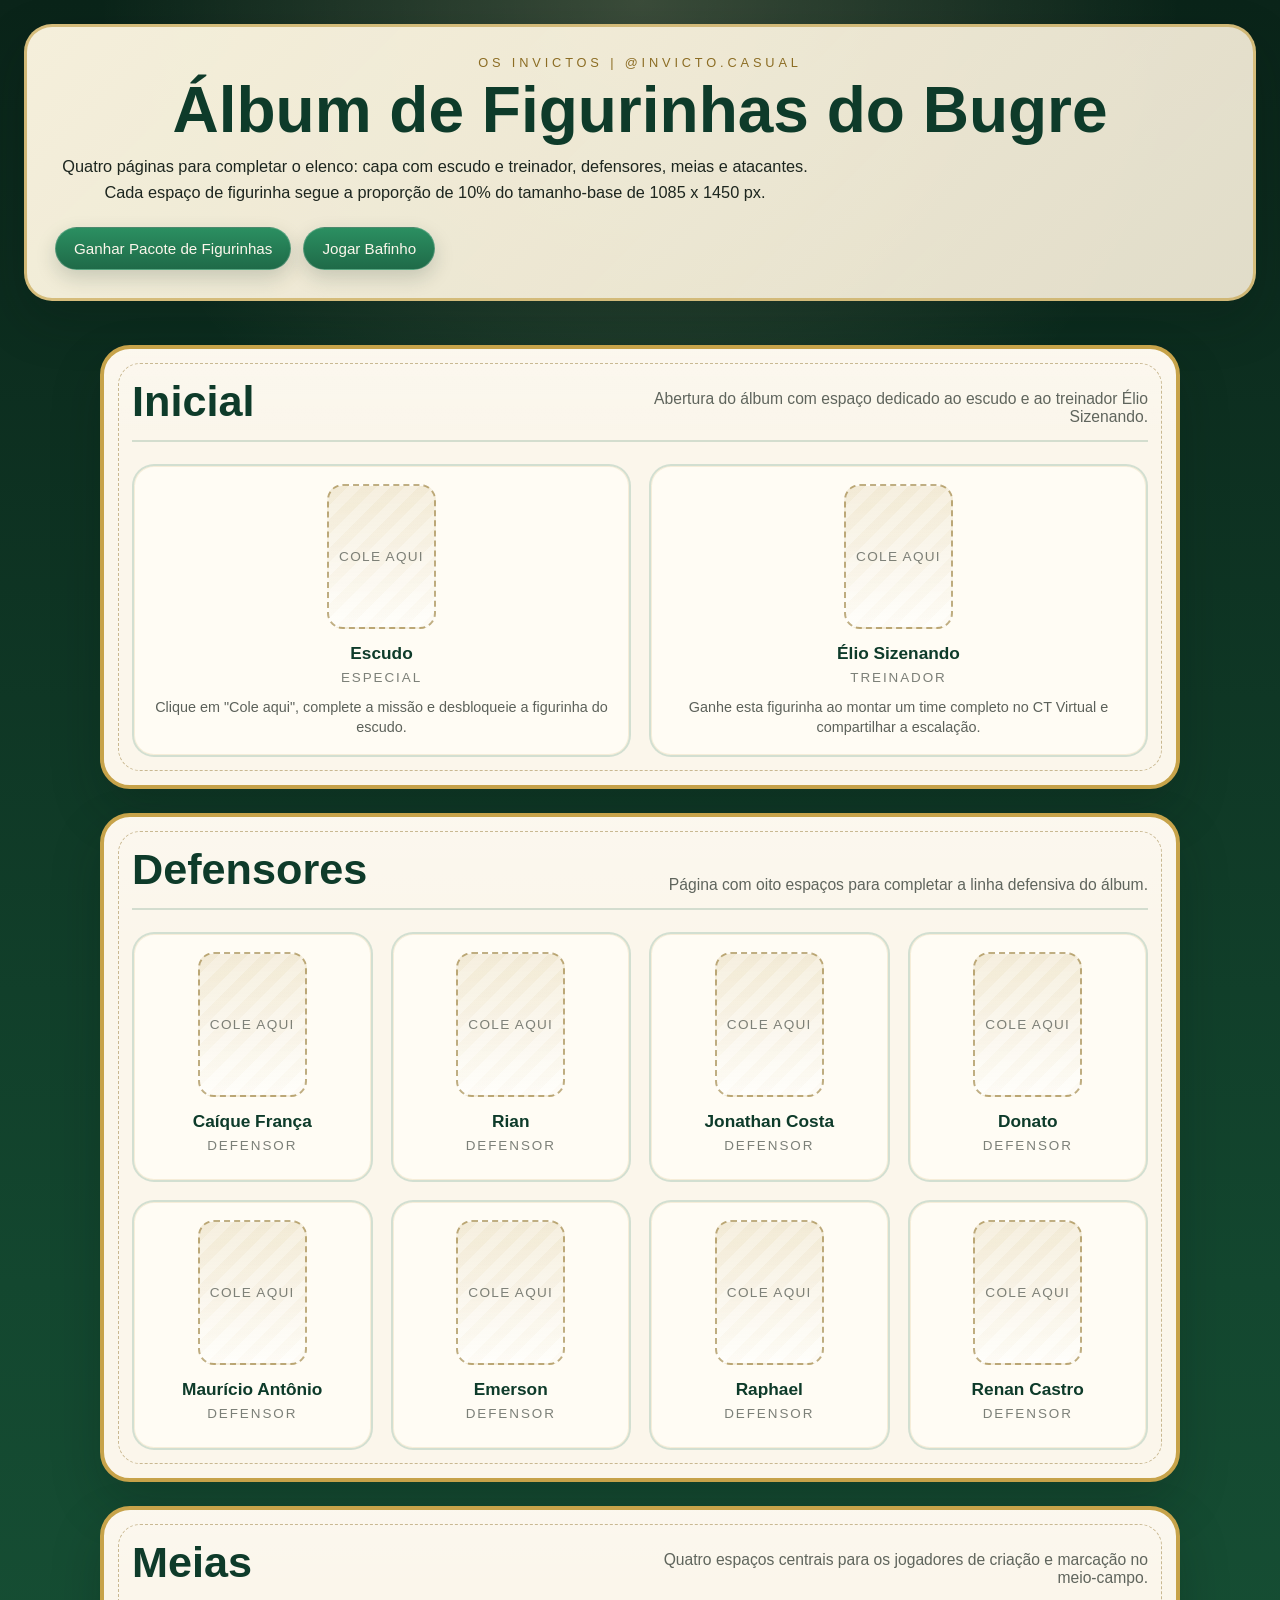
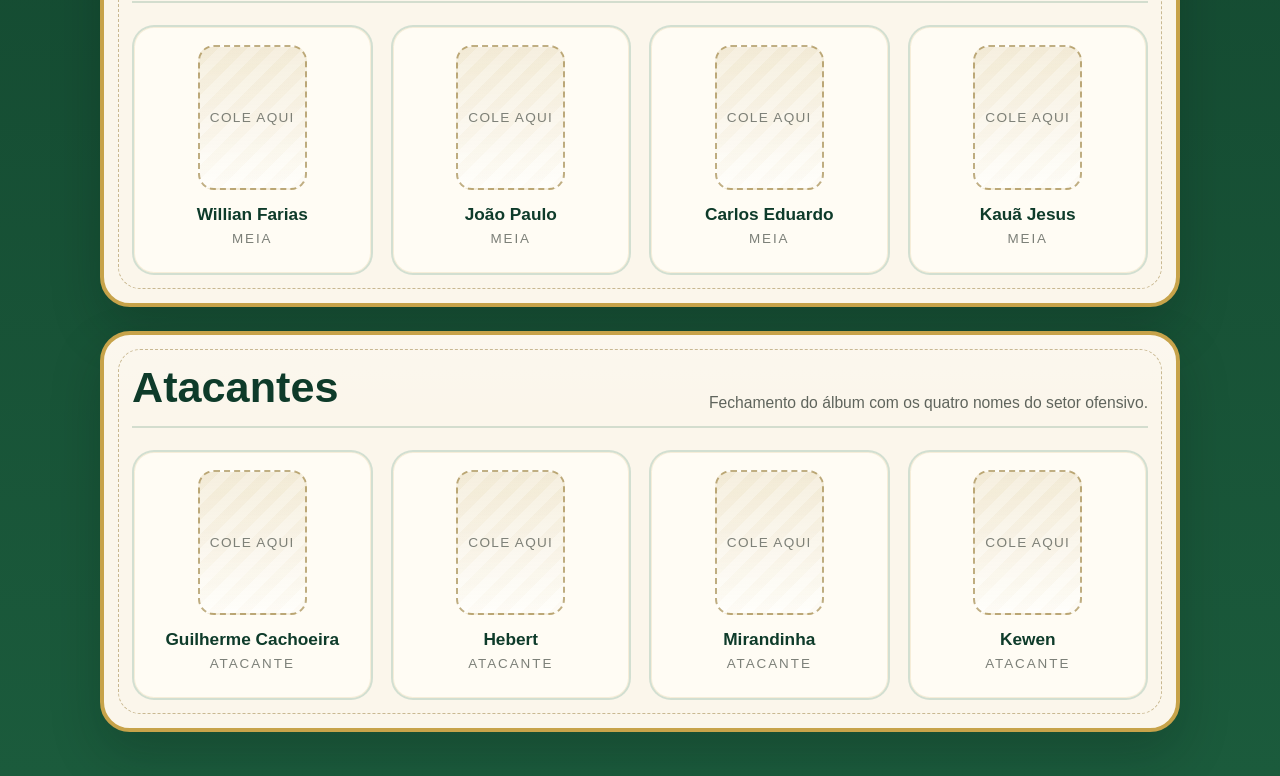
==== index.html @ c958571a "Rename album page to index" ====
<!DOCTYPE html>
<html lang="pt-BR">
<head>
  <meta charset="UTF-8">
  <meta name="viewport" content="width=device-width, initial-scale=1.0">
  <title>Álbum de Figurinhas | Os Invictos</title>
  <link rel="stylesheet" href="./styles.css">
</head>
<body class="album-page">
  <div class="album-shell">
    <header class="hero">
      <div class="eyebrow">Os Invictos | <a href="https://invicto.ind.br">@invicto.casual</a></div>
      <h1>Álbum de Figurinhas do Bugre</h1>
      <p>Quatro páginas para completar o elenco: capa com escudo e treinador, defensores, meias e atacantes. Cada espaço de figurinha segue a proporção de 10% do tamanho-base de 1085 x 1450 px.</p>
      <nav class="nav" aria-label="Páginas do álbum">
        <a href="./missoes.html">Ganhar Pacote de Figurinhas</a>
        <a href="./bafinho.html">Jogar Bafinho</a>
      </nav>
    </header>

    <main class="pages">
      <section class="page" id="inicial">
        <div class="page-head">
          <h2 class="page-title">Inicial</h2>
          <p class="page-subtitle">Abertura do álbum com espaço dedicado ao escudo e ao treinador Élio Sizenando.</p>
        </div>
        <div class="slots cover">
          <article class="slot empty slot-actionable" role="button" tabindex="0" aria-haspopup="dialog" aria-controls="missao-modal" data-sticker-id="escudo" data-image="./figurinhas/0-escudo.png" data-alt="Figurinha do escudo do clube" data-mission-title="Desbloqueie a primeira figurinha" data-mission-question="Qual é o apelido do Guarani?" data-answer="bugre">
            <div class="sticker-frame"></div>
            <div class="slot-name">Escudo</div>
            <div class="slot-role">Especial</div>
            <p class="slot-note">Clique em "Cole aqui", complete a missão e desbloqueie a figurinha do escudo.</p>
          </article>

          <article class="slot empty slot-actionable" role="button" tabindex="0" aria-haspopup="dialog" aria-controls="missao-modal" data-sticker-id="elio-sizenando" data-image="./figurinhas/ProfessorElio.png" data-alt="Figurinha do treinador Élio Sizenando" data-mission-title="Desbloqueie o treinador" data-mission-question="Monte seu time no CT Virtual e compartilhe a escalação para concluir esta missão." data-unlock-source="ctvirtual-share" data-unlock-key="ctvirtual_shared_team" data-redirect-url="./ctvirtual/index.html?returnTo=../index.html">
            <div class="sticker-frame"></div>
            <div class="slot-name">Élio Sizenando</div>
            <div class="slot-role">Treinador</div>
            <p class="slot-note">Ganhe esta figurinha ao montar um time completo no CT Virtual e compartilhar a escalação.</p>
          </article>
        </div>
      </section>

      <section class="page" id="defensores">
        <div class="page-head">
          <h2 class="page-title">Defensores</h2>
          <p class="page-subtitle">Página com oito espaços para completar a linha defensiva do álbum.</p>
        </div>
        <div class="slots defenders">
          <article class="slot empty slot-actionable" role="button" tabindex="0" aria-haspopup="dialog" aria-controls="missao-modal" data-sticker-id="caique-franca" data-image="./figurinhas/1-caique.png" data-alt="Figurinha de Caíque França" data-mission-title="Missão do Caíque França" data-mission-question="Digite o primeiro nome do jogador: Caíque França." data-answer="caique">
            <div class="sticker-frame"></div>
            <div class="slot-name">Caíque França</div>
            <div class="slot-role">Defensor</div>
          </article>

          <article class="slot empty slot-actionable" role="button" tabindex="0" aria-haspopup="dialog" aria-controls="missao-modal" data-sticker-id="rian" data-image="./figurinhas/2-rian.png" data-alt="Figurinha de Rian" data-mission-title="Missão do Rian" data-mission-question="Digite o nome do jogador desta figurinha." data-answer="rian">
            <div class="sticker-frame"></div>
            <div class="slot-name">Rian</div>
            <div class="slot-role">Defensor</div>
          </article>

          <article class="slot empty slot-actionable" role="button" tabindex="0" aria-haspopup="dialog" aria-controls="missao-modal" data-sticker-id="jonathan-costa" data-image="./figurinhas/4-jonathan.png" data-alt="Figurinha de Jonathan Costa" data-mission-title="Missão do Jonathan Costa" data-mission-question="Digite o primeiro nome do jogador: Jonathan Costa." data-answer="jonathan">
            <div class="sticker-frame"></div>
            <div class="slot-name">Jonathan Costa</div>
            <div class="slot-role">Defensor</div>
          </article>

          <article class="slot empty slot-actionable" role="button" tabindex="0" aria-haspopup="dialog" aria-controls="missao-modal" data-sticker-id="donato" data-image="./figurinhas/5-donato.png" data-alt="Figurinha de Donato" data-mission-title="Missão do Donato" data-mission-question="Digite o nome do jogador desta figurinha." data-answer="donato">
            <div class="sticker-frame"></div>
            <div class="slot-name">Donato</div>
            <div class="slot-role">Defensor</div>
          </article>

          <article class="slot empty slot-actionable" role="button" tabindex="0" aria-haspopup="dialog" aria-controls="missao-modal" data-sticker-id="mauricio-antonio" data-image="./figurinhas/33-mauricioantonio.png" data-alt="Figurinha de Maurício Antônio" data-mission-title="Missão do Maurício Antônio" data-mission-question="Digite o primeiro nome do jogador: Maurício Antônio." data-answer="mauricio">
            <div class="sticker-frame"></div>
            <div class="slot-name">Maurício Antônio</div>
            <div class="slot-role">Defensor</div>
          </article>

          <article class="slot empty slot-actionable" role="button" tabindex="0" aria-haspopup="dialog" aria-controls="missao-modal" data-sticker-id="emerson" data-image="./figurinhas/6-emerson.png" data-alt="Figurinha de Emerson" data-mission-title="Missão do Emerson" data-mission-question="Digite o nome do jogador desta figurinha." data-answer="emerson">
            <div class="sticker-frame"></div>
            <div class="slot-name">Emerson</div>
            <div class="slot-role">Defensor</div>
          </article>

          <article class="slot empty slot-actionable" role="button" tabindex="0" aria-haspopup="dialog" aria-controls="missao-modal" data-sticker-id="raphael" data-image="./figurinhas/8-raphael.png" data-alt="Figurinha de Raphael" data-mission-title="Missão do Raphael" data-mission-question="Digite o nome do jogador desta figurinha." data-answer="raphael">
            <div class="sticker-frame"></div>
            <div class="slot-name">Raphael</div>
            <div class="slot-role">Defensor</div>
          </article>

          <article class="slot empty slot-actionable" role="button" tabindex="0" aria-haspopup="dialog" aria-controls="missao-modal" data-sticker-id="renan-castro" data-image="./figurinhas/66-renancastro.png" data-alt="Figurinha de Renan Castro" data-mission-title="Missão do Renan Castro" data-mission-question="Digite o primeiro nome do jogador: Renan Castro." data-answer="renan">
            <div class="sticker-frame"></div>
            <div class="slot-name">Renan Castro</div>
            <div class="slot-role">Defensor</div>
          </article>
        </div>
      </section>

      <section class="page" id="meias">
        <div class="page-head">
          <h2 class="page-title">Meias</h2>
          <p class="page-subtitle">Quatro espaços centrais para os jogadores de criação e marcação no meio-campo.</p>
        </div>
        <div class="slots midfielders">
          <article class="slot empty slot-actionable" role="button" tabindex="0" aria-haspopup="dialog" aria-controls="missao-modal" data-sticker-id="willian-farias" data-image="./figurinhas/3-willianfarias.png" data-alt="Figurinha de Willian Farias" data-mission-title="Missão do Willian Farias" data-mission-question="Digite o primeiro nome do jogador: Willian Farias." data-answer="willian">
            <div class="sticker-frame"></div>
            <div class="slot-name">Willian Farias</div>
            <div class="slot-role">Meia</div>
          </article>

          <article class="slot empty slot-actionable" role="button" tabindex="0" aria-haspopup="dialog" aria-controls="missao-modal" data-sticker-id="joao-paulo" data-image="./figurinhas/10-joaopauloo.png" data-alt="Figurinha de João Paulo" data-mission-title="Missão do João Paulo" data-mission-question="Digite o primeiro nome composto do jogador: João Paulo." data-answer="joao paulo">
            <div class="sticker-frame"></div>
            <div class="slot-name">João Paulo</div>
            <div class="slot-role">Meia</div>
          </article>

          <article class="slot empty slot-actionable" role="button" tabindex="0" aria-haspopup="dialog" aria-controls="missao-modal" data-sticker-id="carlos-eduardo" data-image="./figurinhas/15-carloseduardo.png" data-alt="Figurinha de Carlos Eduardo" data-mission-title="Missão do Carlos Eduardo" data-mission-question="Digite o primeiro nome composto do jogador: Carlos Eduardo." data-answer="carlos eduardo">
            <div class="sticker-frame"></div>
            <div class="slot-name">Carlos Eduardo</div>
            <div class="slot-role">Meia</div>
          </article>

          <article class="slot empty slot-actionable" role="button" tabindex="0" aria-haspopup="dialog" aria-controls="missao-modal" data-sticker-id="kaua-jesus" data-image="./figurinhas/20-kauajesus.png" data-alt="Figurinha de Kauã Jesus" data-mission-title="Missão do Kauã Jesus" data-mission-question="Digite o primeiro nome do jogador: Kauã Jesus." data-answer="kaua">
            <div class="sticker-frame"></div>
            <div class="slot-name">Kauã Jesus</div>
            <div class="slot-role">Meia</div>
          </article>
        </div>
      </section>

      <section class="page" id="atacantes">
        <div class="page-head">
          <h2 class="page-title">Atacantes</h2>
          <p class="page-subtitle">Fechamento do álbum com os quatro nomes do setor ofensivo.</p>
        </div>
        <div class="slots forwards">
          <article class="slot empty slot-actionable" role="button" tabindex="0" aria-haspopup="dialog" aria-controls="missao-modal" data-sticker-id="guilherme-cachoeira" data-image="./figurinhas/21-cahoeira.png" data-alt="Figurinha de Guilherme Cachoeira" data-mission-title="Missão do Guilherme Cachoeira" data-mission-question="Digite o primeiro nome do jogador: Guilherme Cachoeira." data-answer="guilherme">
            <div class="sticker-frame"></div>
            <div class="slot-name">Guilherme Cachoeira</div>
            <div class="slot-role">Atacante</div>
          </article>

          <article class="slot empty slot-actionable" role="button" tabindex="0" aria-haspopup="dialog" aria-controls="missao-modal" data-sticker-id="hebert" data-image="./figurinhas/11-hebert.png" data-alt="Figurinha de Hebert" data-mission-title="Missão do Hebert" data-mission-question="Digite o nome do jogador desta figurinha." data-answer="hebert">
            <div class="sticker-frame"></div>
            <div class="slot-name">Hebert</div>
            <div class="slot-role">Atacante</div>
          </article>

          <article class="slot empty slot-actionable" role="button" tabindex="0" aria-haspopup="dialog" aria-controls="missao-modal" data-sticker-id="mirandinha" data-image="./figurinhas/23-mirandinha.png" data-alt="Figurinha de Mirandinha" data-mission-title="Missão do Mirandinha" data-mission-question="Digite o nome do jogador desta figurinha." data-answer="mirandinha">
            <div class="sticker-frame"></div>
            <div class="slot-name">Mirandinha</div>
            <div class="slot-role">Atacante</div>
          </article>

          <article class="slot empty slot-actionable" role="button" tabindex="0" aria-haspopup="dialog" aria-controls="missao-modal" data-sticker-id="kewen" data-image="./figurinhas/99-kewen.png" data-alt="Figurinha de Kewen" data-mission-title="Missão do Kewen" data-mission-question="Digite o nome do jogador desta figurinha." data-answer="kewen">
            <div class="sticker-frame"></div>
            <div class="slot-name">Kewen</div>
            <div class="slot-role">Atacante</div>
          </article>
        </div>
      </section>
    </main>
  </div>

  <div class="mission-modal" id="missao-modal" aria-hidden="true">
    <div class="mission-modal__backdrop" data-close-modal="true"></div>
    <section class="mission-card" role="dialog" aria-modal="true" aria-labelledby="missao-titulo">
      <button class="mission-card__close" type="button" aria-label="Fechar missão" data-close-modal="true">×</button>
      <p class="mission-card__eyebrow" id="missao-eyebrow">Missão da Figurinha</p>
      <h2 id="missao-titulo">Desbloqueie a figurinha</h2>
      <p class="mission-card__text" id="missao-texto"></p>
      <input
        class="mission-card__input"
        id="missao-resposta"
        type="text"
        placeholder="Digite sua resposta"
        autocomplete="off"
      >
      <p class="mission-card__feedback" id="missao-feedback" aria-live="polite"></p>
      <button class="mission-card__submit" id="missao-confirmar" type="button">Concluir missão</button>
    </section>
  </div>

  <script>
    (function () {
      const storagePrefix = "album_bugre_";
      const mesaTaticaRewardStorageKey = "ctvirtual_reward_mesa_tatica_pending";
      const slots = Array.from(document.querySelectorAll(".slot-actionable"));
      const modal = document.getElementById("missao-modal");
      const eyebrow = document.getElementById("missao-eyebrow");
      const title = document.getElementById("missao-titulo");
      const text = document.getElementById("missao-texto");
      const input = document.getElementById("missao-resposta");
      const feedback = document.getElementById("missao-feedback");
      const confirmButton = document.getElementById("missao-confirmar");
      let activeSlot = null;

      function storageKeyFor(slot) {
        return storagePrefix + slot.dataset.stickerId;
      }

      function isExternallyUnlocked(slot) {
        if (slot.dataset.unlockSource !== "ctvirtual-share") {
          return false;
        }

        return localStorage.getItem(slot.dataset.unlockKey || "") === "unlocked";
      }

      function isSlotUnlocked(slot) {
        return localStorage.getItem(storageKeyFor(slot)) === "unlocked" || isExternallyUnlocked(slot);
      }

      function unlockSlot(slot) {
        const frame = slot.querySelector(".sticker-frame");
        slot.classList.remove("empty");
        slot.classList.add("completed");
        slot.setAttribute("aria-disabled", "true");
        frame.innerHTML = '<img src="' + slot.dataset.image + '" alt="' + slot.dataset.alt + '">';
        localStorage.setItem(storageKeyFor(slot), "unlocked");
      }

      function awardMesaTaticaReward() {
        const pendingReward = Number(localStorage.getItem(mesaTaticaRewardStorageKey) || "0");
        if (pendingReward <= 0) {
          return;
        }

        const availableSlots = slots.filter(function (slot) {
          return !slot.classList.contains("completed") && slot.dataset.unlockSource !== "ctvirtual-share";
        });

        const rewardedSlots = [];
        const pool = availableSlots.slice();
        const rewardCount = Math.min(pendingReward, pool.length);

        for (let index = 0; index < rewardCount; index += 1) {
          const randomIndex = Math.floor(Math.random() * pool.length);
          const chosenSlot = pool.splice(randomIndex, 1)[0];
          if (!chosenSlot) {
            continue;
          }
          unlockSlot(chosenSlot);
          rewardedSlots.push(chosenSlot);
        }

        localStorage.setItem(mesaTaticaRewardStorageKey, "0");

        if (rewardedSlots.length && activeSlot && rewardedSlots.indexOf(activeSlot) >= 0) {
          closeModal();
        }
      }

      function syncUnlockedSlots() {
        awardMesaTaticaReward();

        slots.forEach(function (slot) {
          if (slot.classList.contains("completed")) {
            return;
          }

          if (isSlotUnlocked(slot)) {
            unlockSlot(slot);
            if (activeSlot === slot) {
              closeModal();
            }
          }
        });
      }

      function openModal(slot) {
        if (slot.classList.contains("completed")) {
          return;
        }

        activeSlot = slot;
        eyebrow.textContent = "Missão de " + slot.querySelector(".slot-name").textContent;
        title.textContent = slot.dataset.missionTitle;
        text.textContent = slot.dataset.missionQuestion;
        if (slot.dataset.unlockSource === "ctvirtual-share") {
          input.hidden = true;
          confirmButton.hidden = false;
          confirmButton.textContent = "OK";
        } else {
          input.hidden = false;
          confirmButton.hidden = false;
          confirmButton.textContent = "Concluir missão";
        }
        modal.classList.add("is-open");
        modal.setAttribute("aria-hidden", "false");
        feedback.textContent = "";
        input.value = "";
        if (slot.dataset.unlockSource !== "ctvirtual-share") {
          window.setTimeout(() => input.focus(), 50);
        }
      }

      function closeModal() {
        modal.classList.remove("is-open");
        modal.setAttribute("aria-hidden", "true");
        input.hidden = false;
        confirmButton.hidden = false;
        confirmButton.textContent = "Concluir missão";
        activeSlot = null;
      }

      function normalize(value) {
        return value
          .trim()
          .toLowerCase()
          .normalize("NFD")
          .replace(/[\u0300-\u036f]/g, "");
      }

      function validateMission() {
        if (!activeSlot) {
          return;
        }

        if (activeSlot.dataset.unlockSource === "ctvirtual-share") {
          if (activeSlot.dataset.redirectUrl) {
            window.location.href = activeSlot.dataset.redirectUrl;
            return;
          }
          feedback.textContent = "Esta figurinha e liberada ao compartilhar o time no CT Virtual.";
          return;
        }

        const answer = normalize(input.value);
        const expectedAnswer = normalize(activeSlot.dataset.answer);

        if (answer === expectedAnswer) {
          unlockSlot(activeSlot);
          closeModal();
          return;
        }

        feedback.textContent = "Resposta incorreta. Tente novamente.";
      }

      slots.forEach(function (slot) {
        slot.addEventListener("click", function () {
          openModal(slot);
        });

        slot.addEventListener("keydown", function (event) {
          if (event.key === "Enter" || event.key === " ") {
            event.preventDefault();
            openModal(slot);
          }
        });
      });

      syncUnlockedSlots();

      confirmButton.addEventListener("click", validateMission);
      input.addEventListener("keydown", function (event) {
        if (event.key === "Enter") {
          validateMission();
        }
      });

      modal.addEventListener("click", function (event) {
        if (event.target.dataset.closeModal === "true") {
          closeModal();
        }
      });

      document.addEventListener("keydown", function (event) {
        if (event.key === "Escape" && modal.classList.contains("is-open")) {
          closeModal();
        }
      });

      window.addEventListener("pageshow", syncUnlockedSlots);
      window.addEventListener("focus", syncUnlockedSlots);
      window.addEventListener("storage", syncUnlockedSlots);
    }());
  </script>
</body>
</html>
---- styles.css ----
:root {
      --verde: #006b3f;
      --verde-claro: #00a85a;
      --branco: #ffffff;
      --cinza: #f3f5f4;
      --escuro: #102019;
      --dourado: #d6b25e;
    }

    * {
      box-sizing: border-box;
      margin: 0;
      padding: 0;
      font-family: Arial, Helvetica, sans-serif;
    }

    body {
      background: linear-gradient(135deg, #003b25, #007344);
      color: var(--branco);
      min-height: 100vh;
    }

    header {
      padding: 32px 20px 20px;
      text-align: center;
    }

    .logo {
      font-size: 34px;
      font-weight: 900;
      letter-spacing: 1px;
    }

    .subtitle {
      margin-top: 8px;
      font-size: 16px;
      opacity: 0.9;
    }

    .stats {
      display: flex;
      justify-content: center;
      gap: 12px;
      flex-wrap: wrap;
      margin: 24px auto;
      max-width: 900px;
      padding: 0 20px;
    }

    .stat {
      background: rgba(255,255,255,0.14);
      border: 1px solid rgba(255,255,255,0.25);
      border-radius: 18px;
      padding: 14px 20px;
      min-width: 150px;
      text-align: center;
      backdrop-filter: blur(8px);
    }

    .stat strong {
      display: block;
      font-size: 22px;
      color: var(--dourado);
    }

    main {
      max-width: 1120px;
      margin: 0 auto;
      padding: 20px;
    }

    .grid {
      display: grid;
      grid-template-columns: repeat(3, 1fr);
      gap: 18px;
    }

    .card {
      background: var(--branco);
      color: var(--escuro);
      border-radius: 26px;
      padding: 24px;
      min-height: 245px;
      display: flex;
      flex-direction: column;
      justify-content: space-between;
      box-shadow: 0 14px 35px rgba(0,0,0,0.22);
      transition: transform 0.2s ease, box-shadow 0.2s ease;
      border: 3px solid transparent;
    }

    .card:hover {
      transform: translateY(-6px);
      box-shadow: 0 20px 45px rgba(0,0,0,0.32);
      border-color: var(--dourado);
    }

    .icon {
      font-size: 36px;
      margin-bottom: 12px;
    }

    .card h2 {
      font-size: 22px;
      margin-bottom: 10px;
      color: var(--verde);
    }

    .card p {
      font-size: 15px;
      line-height: 1.45;
      margin-bottom: 18px;
    }

    .reward {
      background: var(--cinza);
      border-radius: 14px;
      padding: 10px 12px;
      font-size: 14px;
      font-weight: bold;
      margin-bottom: 14px;
    }

    .status {
      font-size: 13px;
      color: #666;
      margin-bottom: 14px;
    }

    button {
      border: none;
      background: var(--verde);
      color: var(--branco);
      padding: 12px 16px;
      border-radius: 14px;
      font-size: 15px;
      font-weight: bold;
      cursor: pointer;
      width: 100%;
    }

    button:hover {
      background: var(--verde-claro);
    }

    .bafinho {
      margin: 28px 0 42px;
      background: #071b12;
      border: 2px solid var(--dourado);
      border-radius: 28px;
      padding: 28px;
      text-align: center;
    }

    .bafinho h2 {
      font-size: 28px;
      margin-bottom: 10px;
    }

    .bafinho p {
      opacity: 0.88;
      margin-bottom: 18px;
    }

    .bafinho button {
      max-width: 280px;
      background: var(--dourado);
      color: #102019;
    }

    @media (max-width: 900px) {
      .grid {
        grid-template-columns: repeat(2, 1fr);
      }
    }

    @media (max-width: 620px) {
      .grid {
        grid-template-columns: 1fr;
      }

      .logo {
        font-size: 28px;
      }
    }

    .album-page {
      --verde-escuro: #0e3b2a;
      --verde: #1f6a48;
      --verde-claro: #2b8f61;
      --creme: #f4ecd8;
      --papel: #fbf6eb;
      --dourado: #c7a34a;
      --dourado-escuro: #8c6d24;
      --tinta: #1d261f;
      --sombra: rgba(10, 24, 18, 0.22);
      --slot-w: 109px;
      --slot-h: 145px;
      min-height: 100vh;
      font-family: Georgia, "Times New Roman", serif;
      color: var(--tinta);
      background:
        radial-gradient(circle at top, rgba(255, 235, 189, 0.2), transparent 22%),
        linear-gradient(180deg, #0a2419 0%, #13472f 54%, #1b5b3c 100%);
      padding: 24px;
    }

    .album-page .album-shell {
      max-width: 1280px;
      margin: 0 auto;
    }

    .album-page .hero {
      background: linear-gradient(135deg, rgba(255, 248, 227, 0.96), rgba(244, 236, 216, 0.92));
      border: 3px solid rgba(199, 163, 74, 0.65);
      border-radius: 28px;
      padding: 28px;
      box-shadow: 0 20px 50px var(--sombra);
      margin-bottom: 24px;
    }

    .album-page .eyebrow {
      font-size: 0.8rem;
      letter-spacing: 0.24rem;
      text-transform: uppercase;
      color: var(--dourado-escuro);
      margin-bottom: 10px;
    }

    .album-page .eyebrow a {
      color: inherit;
      text-decoration: none;
    }

    .album-page h1 {
      font-size: clamp(2.2rem, 5vw, 4.2rem);
      line-height: 0.95;
      color: var(--verde-escuro);
      margin-bottom: 12px;
    }

    .album-page .hero p {
      max-width: 760px;
      font-size: 1.02rem;
      line-height: 1.6;
    }

    .album-page .nav {
      display: flex;
      flex-wrap: wrap;
      gap: 12px;
      margin-top: 22px;
    }

    .album-page .nav a {
      text-decoration: none;
      color: var(--papel);
      background: linear-gradient(180deg, var(--verde-claro), var(--verde));
      border: 1px solid rgba(255, 255, 255, 0.2);
      border-radius: 999px;
      padding: 12px 18px;
      font-size: 0.95rem;
      box-shadow: 0 8px 20px rgba(18, 43, 31, 0.18);
    }

    .album-page .pages {
      display: grid;
      gap: 24px;
    }

    .album-page .page {
      background:
        linear-gradient(180deg, rgba(255, 255, 255, 0.18), transparent 20%),
        var(--papel);
      border-radius: 30px;
      padding: 28px;
      border: 4px solid var(--dourado);
      box-shadow: 0 22px 50px var(--sombra);
      position: relative;
      overflow: hidden;
    }

    .album-page .page::before {
      content: "";
      position: absolute;
      inset: 14px;
      border: 1px dashed rgba(140, 109, 36, 0.45);
      border-radius: 22px;
      pointer-events: none;
    }

    .album-page .page-head {
      position: relative;
      z-index: 1;
      display: flex;
      justify-content: space-between;
      gap: 12px;
      align-items: end;
      margin-bottom: 22px;
      padding-bottom: 14px;
      border-bottom: 2px solid rgba(31, 106, 72, 0.18);
    }

    .album-page .page-title {
      font-size: clamp(1.7rem, 4vw, 2.7rem);
      color: var(--verde-escuro);
    }

    .album-page .page-subtitle {
      color: rgba(29, 38, 31, 0.7);
      font-size: 0.98rem;
      max-width: 520px;
      text-align: right;
    }

    .album-page .slots {
      position: relative;
      z-index: 1;
      display: grid;
      gap: 18px;
    }

    .album-page .slots.cover {
      grid-template-columns: repeat(2, minmax(220px, 1fr));
    }

    .album-page .slots.defenders {
      grid-template-columns: repeat(auto-fit, minmax(230px, 1fr));
    }

    .album-page .slots.midfielders,
    .album-page .slots.forwards {
      grid-template-columns: repeat(auto-fit, minmax(240px, 1fr));
    }

    .album-page .slot {
      background: rgba(255, 252, 245, 0.94);
      border: 2px solid rgba(31, 106, 72, 0.2);
      border-radius: 22px;
      padding: 18px;
      min-height: 250px;
      display: flex;
      flex-direction: column;
      align-items: center;
      justify-content: flex-start;
      text-align: center;
      box-shadow: inset 0 0 0 1px rgba(199, 163, 74, 0.16);
    }

    .album-page .slot-actionable {
      cursor: pointer;
      transition: transform 0.18s ease, box-shadow 0.18s ease, border-color 0.18s ease;
    }

    .album-page .slot-actionable:hover,
    .album-page .slot-actionable:focus-visible {
      transform: translateY(-3px);
      border-color: rgba(31, 106, 72, 0.45);
      box-shadow:
        inset 0 0 0 1px rgba(199, 163, 74, 0.16),
        0 14px 28px rgba(18, 43, 31, 0.14);
      outline: none;
    }

    .album-page .slot.completed {
      cursor: default;
    }

    .album-page .sticker-frame {
      width: var(--slot-w);
      height: var(--slot-h);
      border-radius: 16px;
      border: 2px dashed rgba(140, 109, 36, 0.55);
      background:
        linear-gradient(180deg, rgba(209, 191, 144, 0.2), rgba(255, 255, 255, 0.6)),
        repeating-linear-gradient(
          -45deg,
          rgba(199, 163, 74, 0.08),
          rgba(199, 163, 74, 0.08) 10px,
          transparent 10px,
          transparent 20px
        );
      display: flex;
      align-items: center;
      justify-content: center;
      overflow: hidden;
    }

    .album-page .sticker-frame img {
      width: 100%;
      height: 100%;
      object-fit: cover;
      display: block;
    }

    .album-page .slot.empty .sticker-frame::after {
      content: "Cole aqui";
      font-size: 0.85rem;
      letter-spacing: 0.08rem;
      text-transform: uppercase;
      color: rgba(29, 38, 31, 0.56);
    }

    .album-page .slot-name {
      margin-top: 14px;
      font-size: 1.08rem;
      font-weight: 700;
      color: var(--verde-escuro);
    }

    .album-page .slot-role {
      margin-top: 6px;
      font-size: 0.84rem;
      letter-spacing: 0.12rem;
      text-transform: uppercase;
      color: rgba(29, 38, 31, 0.58);
    }

    .album-page .slot-note {
      margin-top: 12px;
      font-size: 0.9rem;
      line-height: 1.4;
      color: rgba(29, 38, 31, 0.72);
    }

    .album-page .mission-modal {
      position: fixed;
      inset: 0;
      display: none;
      align-items: center;
      justify-content: center;
      padding: 24px;
      z-index: 50;
    }

    .album-page .mission-modal.is-open {
      display: flex;
    }

    .album-page .mission-modal__backdrop {
      position: absolute;
      inset: 0;
      background: rgba(9, 22, 16, 0.58);
      backdrop-filter: blur(4px);
    }

    .album-page .mission-card {
      position: relative;
      z-index: 1;
      width: min(100%, 460px);
      background: linear-gradient(180deg, #fff9ee 0%, #f4ecd8 100%);
      border: 3px solid rgba(199, 163, 74, 0.75);
      border-radius: 24px;
      padding: 26px;
      box-shadow: 0 24px 60px rgba(10, 24, 18, 0.34);
    }

    .album-page .mission-card__close {
      position: absolute;
      top: 14px;
      right: 14px;
      width: 36px;
      height: 36px;
      border: 0;
      border-radius: 999px;
      background: rgba(31, 106, 72, 0.12);
      color: var(--verde-escuro);
      font-size: 1.4rem;
      cursor: pointer;
    }

    .album-page .mission-card__eyebrow {
      font-size: 0.78rem;
      letter-spacing: 0.18rem;
      text-transform: uppercase;
      color: var(--dourado-escuro);
      margin-bottom: 10px;
    }

    .album-page .mission-card h2 {
      font-size: 1.8rem;
      line-height: 1;
      color: var(--verde-escuro);
      margin-bottom: 12px;
    }

    .album-page .mission-card__text {
      font-size: 0.98rem;
      line-height: 1.5;
      color: rgba(29, 38, 31, 0.82);
      margin-bottom: 16px;
    }

    .album-page .mission-card__input {
      width: 100%;
      border: 2px solid rgba(31, 106, 72, 0.2);
      border-radius: 14px;
      padding: 14px 16px;
      font: inherit;
      color: var(--tinta);
      background: rgba(255, 255, 255, 0.92);
    }

    .album-page .mission-card__feedback {
      min-height: 24px;
      margin-top: 12px;
      color: var(--verde-escuro);
      font-size: 0.92rem;
    }

    .album-page .mission-card__submit {
      width: 100%;
      margin-top: 8px;
      border: 0;
      border-radius: 16px;
      padding: 14px 18px;
      font: inherit;
      font-weight: 700;
      color: var(--papel);
      background: linear-gradient(180deg, var(--verde-claro), var(--verde));
      cursor: pointer;
      box-shadow: 0 10px 22px rgba(18, 43, 31, 0.16);
    }

    @media (max-width: 900px) {
      .album-page {
        padding: 16px;
      }

      .album-page .page,
      .album-page .hero {
        padding: 22px;
      }

      .album-page .page-head {
        align-items: start;
        flex-direction: column;
      }

      .album-page .page-subtitle {
        text-align: left;
      }

      .album-page .slots.cover {
        grid-template-columns: 1fr;
      }
    }

    @media (max-width: 560px) {
      .album-page {
        --slot-w: 98px;
        --slot-h: 131px;
      }

      .album-page .slot {
        min-height: 230px;
      }

      .album-page .nav a {
        width: 100%;
        text-align: center;
      }

      .album-page .mission-card {
        padding: 22px;
      }

      .album-page .mission-card h2 {
        font-size: 1.55rem;
      }
    }
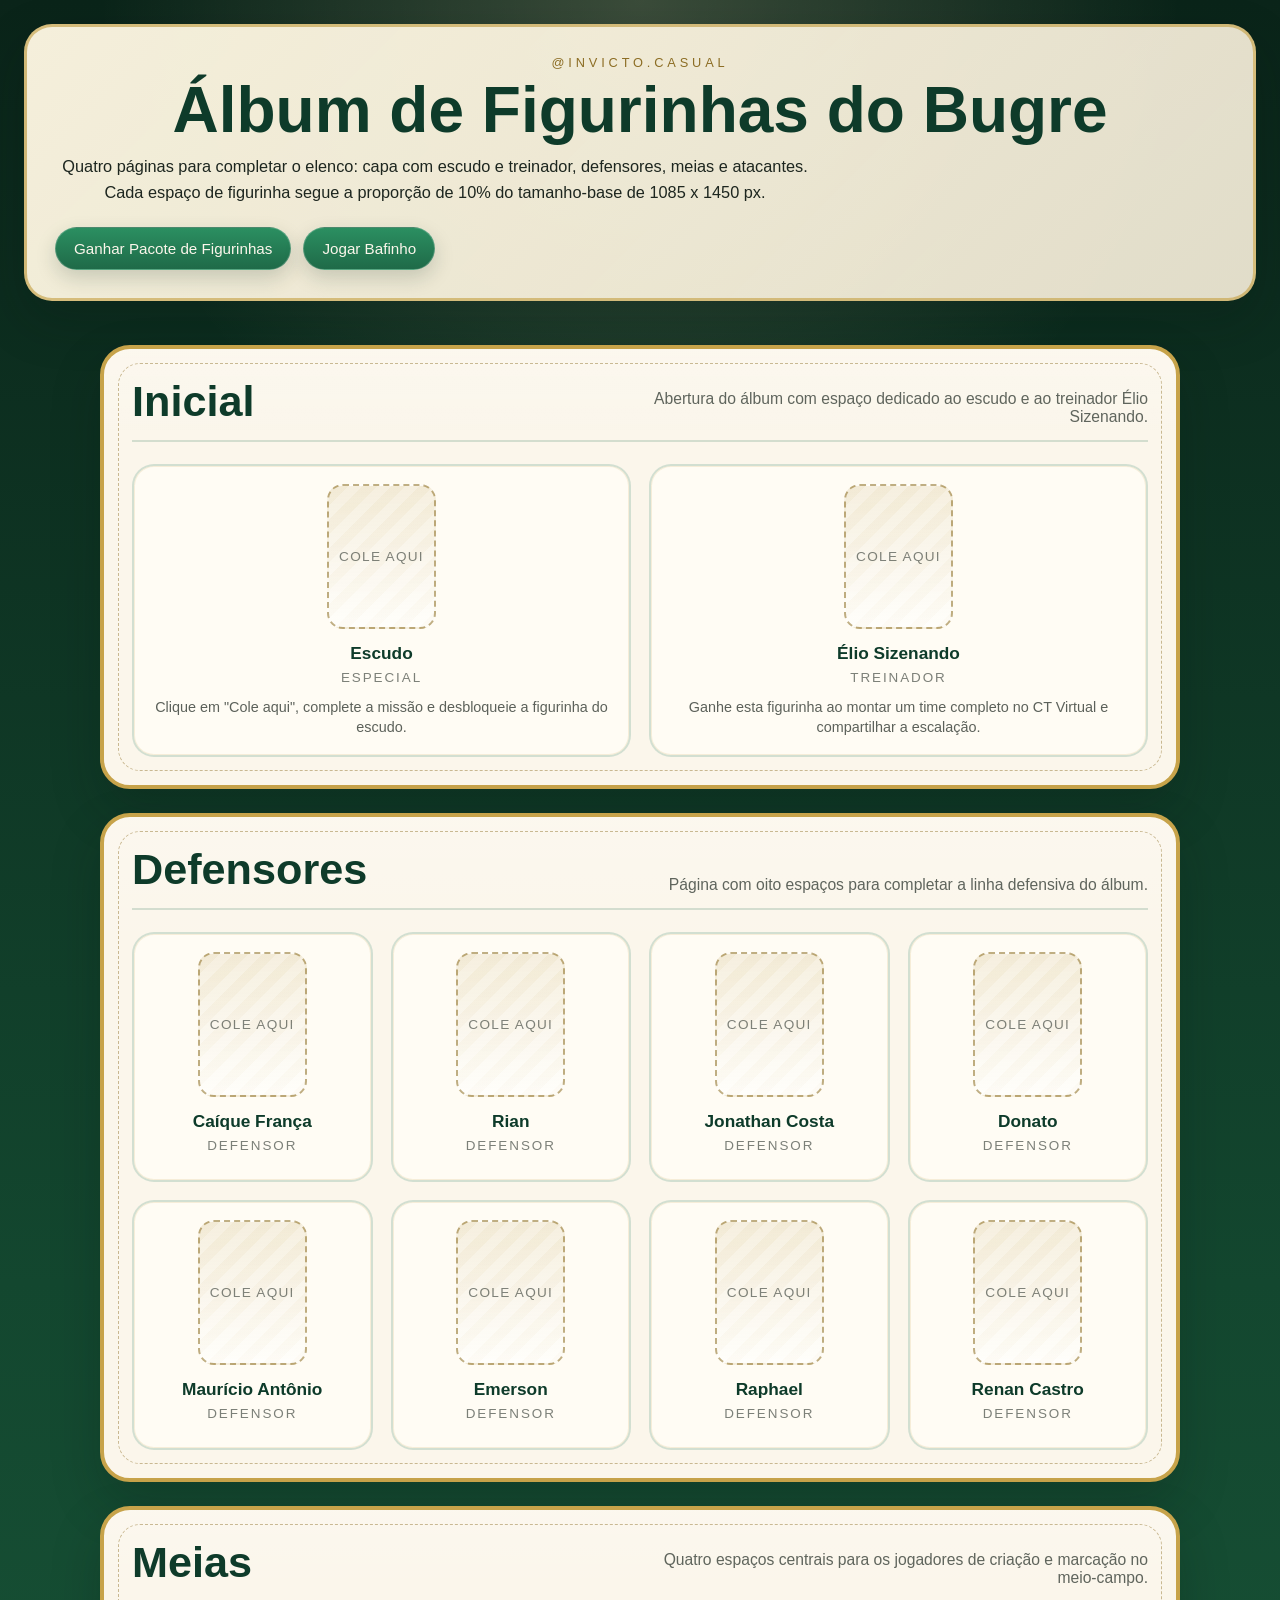
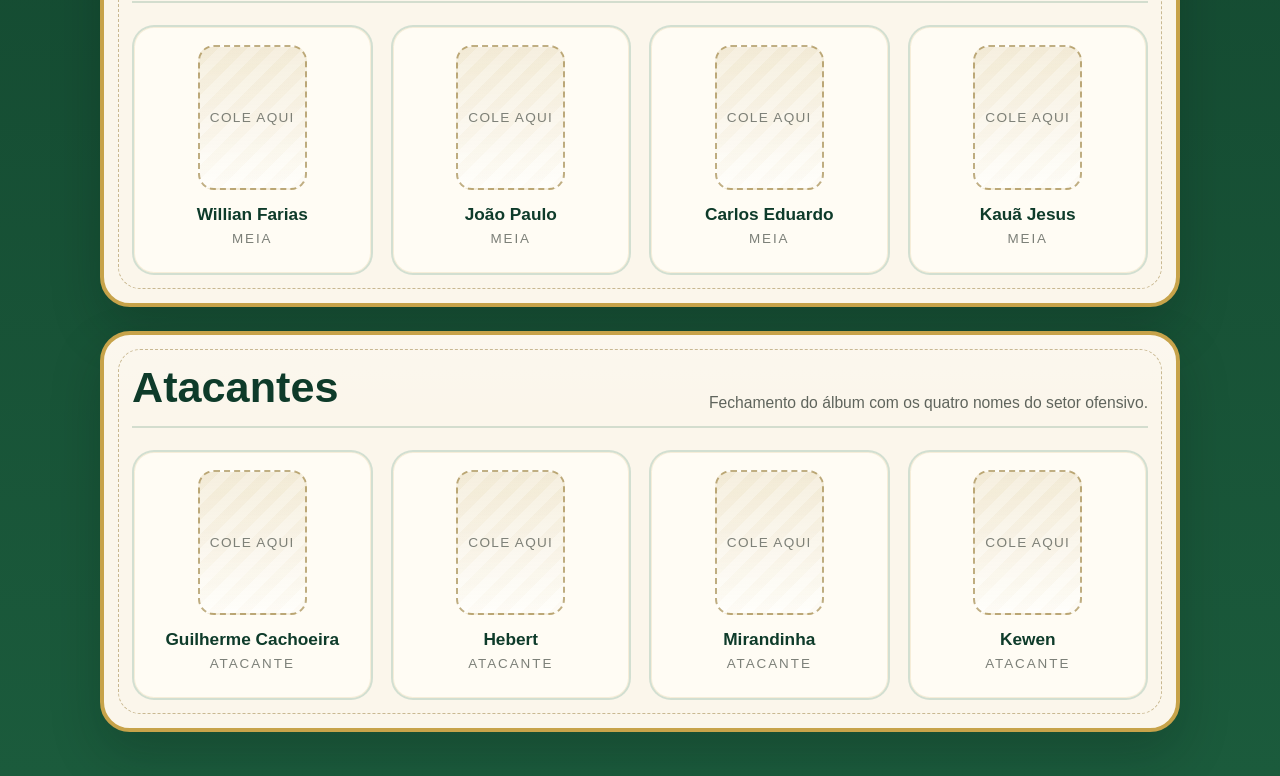
==== commit 288b8c06: "Update album and CT Virtual markup" ====
--- a/index.html
+++ b/index.html
@@ -9,7 +9,7 @@
 <body class="album-page">
   <div class="album-shell">
     <header class="hero">
-      <div class="eyebrow">Os Invictos | <a href="https://invicto.ind.br">@invicto.casual</a></div>
+      <div class="eyebrow"><a href="https://instagram.com/invicto.casual">@invicto.casual</a></div>
       <h1>Álbum de Figurinhas do Bugre</h1>
       <p>Quatro páginas para completar o elenco: capa com escudo e treinador, defensores, meias e atacantes. Cada espaço de figurinha segue a proporção de 10% do tamanho-base de 1085 x 1450 px.</p>
       <nav class="nav" aria-label="Páginas do álbum">
@@ -182,10 +182,20 @@
     </section>
   </div>
 
+  <div class="victory-overlay" id="victory-overlay" aria-hidden="true">
+    <div class="victory-overlay__card">
+      <img class="victory-overlay__image" id="victory-image" src="" alt="">
+      <div class="victory-overlay__text" id="victory-text"></div>
+      <button class="victory-overlay__button" id="victory-close" type="button">OK</button>
+    </div>
+  </div>
+
   <script>
     (function () {
       const storagePrefix = "album_bugre_";
       const mesaTaticaRewardStorageKey = "ctvirtual_reward_mesa_tatica_pending";
+      const victoryQueueStorageKey = "album_pending_victory_queue";
+      const bafinhoRemovedStorageKey = "album_bafinho_removed";
       const slots = Array.from(document.querySelectorAll(".slot-actionable"));
       const modal = document.getElementById("missao-modal");
       const eyebrow = document.getElementById("missao-eyebrow");
@@ -194,10 +204,66 @@
       const input = document.getElementById("missao-resposta");
       const feedback = document.getElementById("missao-feedback");
       const confirmButton = document.getElementById("missao-confirmar");
+      const victoryOverlay = document.getElementById("victory-overlay");
+      const victoryImage = document.getElementById("victory-image");
+      const victoryText = document.getElementById("victory-text");
+      const victoryClose = document.getElementById("victory-close");
       let activeSlot = null;
+      let isVictoryOpen = false;
 
       function storageKeyFor(slot) {
         return storagePrefix + slot.dataset.stickerId;
+      }
+
+      function readRemovedStickers() {
+        try {
+          const parsed = JSON.parse(localStorage.getItem(bafinhoRemovedStorageKey) || "[]");
+          return Array.isArray(parsed) ? parsed : [];
+        } catch (error) {
+          return [];
+        }
+      }
+
+      function isRemovedByBafinho(slot) {
+        return readRemovedStickers().indexOf(slot.dataset.stickerId) >= 0;
+      }
+
+      function readVictoryQueue() {
+        try {
+          const parsed = JSON.parse(localStorage.getItem(victoryQueueStorageKey) || "[]");
+          return Array.isArray(parsed) ? parsed : [];
+        } catch (error) {
+          return [];
+        }
+      }
+
+      function writeVictoryQueue(queue) {
+        localStorage.setItem(victoryQueueStorageKey, JSON.stringify(queue));
+      }
+
+      function enqueueVictory(stickerId, mode) {
+        if (!stickerId) {
+          return;
+        }
+
+        const queue = readVictoryQueue();
+        const filteredQueue = queue.filter(function (entry) {
+          if (typeof entry === "string") {
+            return entry !== stickerId;
+          }
+          return entry && entry.stickerId !== stickerId;
+        });
+        filteredQueue.push({
+          stickerId: stickerId,
+          mode: mode || "win"
+        });
+        writeVictoryQueue(filteredQueue);
+      }
+
+      function findSlotByStickerId(stickerId) {
+        return slots.find(function (slot) {
+          return slot.dataset.stickerId === stickerId;
+        }) || null;
       }
 
       function isExternallyUnlocked(slot) {
@@ -205,10 +271,18 @@
           return false;
         }
 
+        if (isRemovedByBafinho(slot)) {
+          return false;
+        }
+
         return localStorage.getItem(slot.dataset.unlockKey || "") === "unlocked";
       }
 
       function isSlotUnlocked(slot) {
+        if (isRemovedByBafinho(slot)) {
+          return false;
+        }
+
         return localStorage.getItem(storageKeyFor(slot)) === "unlocked" || isExternallyUnlocked(slot);
       }
 
@@ -221,6 +295,67 @@
         localStorage.setItem(storageKeyFor(slot), "unlocked");
       }
 
+      function lockSlot(slot) {
+        const frame = slot.querySelector(".sticker-frame");
+        slot.classList.add("empty");
+        slot.classList.remove("completed");
+        slot.removeAttribute("aria-disabled");
+        frame.innerHTML = "";
+      }
+
+      function showVictoryOverlay(slot, mode) {
+        if (!slot || !victoryOverlay || !victoryImage || !victoryText) {
+          return;
+        }
+
+        isVictoryOpen = true;
+        victoryImage.src = slot.dataset.image;
+        victoryImage.alt = slot.dataset.alt;
+        victoryText.textContent = mode === "loss"
+          ? "Figurinha perdida: " + slot.querySelector(".slot-name").textContent
+          : "Figurinha conquistada: " + slot.querySelector(".slot-name").textContent;
+        victoryOverlay.style.display = "flex";
+        victoryOverlay.setAttribute("aria-hidden", "false");
+        window.requestAnimationFrame(function () {
+          victoryOverlay.classList.add("is-visible");
+        });
+      }
+
+      function processVictoryQueue() {
+        if (isVictoryOpen) {
+          return;
+        }
+
+        const queue = readVictoryQueue();
+        if (!queue.length) {
+          return;
+        }
+
+        const entry = queue.shift();
+        writeVictoryQueue(queue);
+        if (typeof entry === "string") {
+          showVictoryOverlay(findSlotByStickerId(entry), "win");
+          return;
+        }
+        showVictoryOverlay(findSlotByStickerId(entry && entry.stickerId), entry && entry.mode);
+      }
+
+      function closeVictoryOverlay() {
+        if (!victoryOverlay) {
+          return;
+        }
+
+        victoryOverlay.classList.remove("is-visible");
+        victoryOverlay.setAttribute("aria-hidden", "true");
+        window.setTimeout(function () {
+          victoryOverlay.style.display = "none";
+          isVictoryOpen = false;
+          processVictoryQueue();
+        }, 250);
+      }
+
+      window.closeVictoryOverlay = closeVictoryOverlay;
+
       function awardMesaTaticaReward() {
         const pendingReward = Number(localStorage.getItem(mesaTaticaRewardStorageKey) || "0");
         if (pendingReward <= 0) {
@@ -242,10 +377,12 @@
             continue;
           }
           unlockSlot(chosenSlot);
+          enqueueVictory(chosenSlot.dataset.stickerId, "win");
           rewardedSlots.push(chosenSlot);
         }
 
         localStorage.setItem(mesaTaticaRewardStorageKey, "0");
+        processVictoryQueue();
 
         if (rewardedSlots.length && activeSlot && rewardedSlots.indexOf(activeSlot) >= 0) {
           closeModal();
@@ -256,11 +393,18 @@
         awardMesaTaticaReward();
 
         slots.forEach(function (slot) {
+          const unlocked = isSlotUnlocked(slot);
+
+          if (slot.classList.contains("completed") && !unlocked) {
+            lockSlot(slot);
+            return;
+          }
+
           if (slot.classList.contains("completed")) {
             return;
           }
 
-          if (isSlotUnlocked(slot)) {
+          if (unlocked) {
             unlockSlot(slot);
             if (activeSlot === slot) {
               closeModal();
@@ -332,7 +476,9 @@
 
         if (answer === expectedAnswer) {
           unlockSlot(activeSlot);
+          enqueueVictory(activeSlot.dataset.stickerId, "win");
           closeModal();
+          processVictoryQueue();
           return;
         }
 
@@ -376,6 +522,10 @@
       window.addEventListener("pageshow", syncUnlockedSlots);
       window.addEventListener("focus", syncUnlockedSlots);
       window.addEventListener("storage", syncUnlockedSlots);
+      if (victoryClose) {
+        victoryClose.addEventListener("click", closeVictoryOverlay);
+      }
+      processVictoryQueue();
     }());
   </script>
 </body>
--- a/styles.css
+++ b/styles.css
@@ -522,6 +522,59 @@
       box-shadow: 0 10px 22px rgba(18, 43, 31, 0.16);
     }
 
+    .album-page .victory-overlay {
+      position: fixed;
+      inset: 0;
+      display: none;
+      align-items: center;
+      justify-content: center;
+      padding: 24px;
+      background: rgba(8, 24, 17, 0.84);
+      backdrop-filter: blur(8px);
+      z-index: 60;
+      opacity: 0;
+      transition: opacity 0.25s ease;
+    }
+
+    .album-page .victory-overlay.is-visible {
+      opacity: 1;
+    }
+
+    .album-page .victory-overlay__card {
+      width: min(360px, 100%);
+      background: linear-gradient(180deg, #fff8e5, #f4ecd8);
+      border: 3px solid rgba(199, 163, 74, 0.8);
+      border-radius: 28px;
+      box-shadow: 0 24px 60px rgba(0, 0, 0, 0.35);
+      padding: 24px;
+      text-align: center;
+      color: var(--verde-escuro);
+    }
+
+    .album-page .victory-overlay__image {
+      width: min(220px, 100%);
+      height: auto;
+      border-radius: 18px;
+      box-shadow: 0 18px 30px rgba(0, 0, 0, 0.2);
+      margin: 0 auto 18px;
+      display: block;
+      background: rgba(255, 255, 255, 0.7);
+    }
+
+    .album-page .victory-overlay__text {
+      font-size: 1.15rem;
+      line-height: 1.4;
+      margin-bottom: 18px;
+      font-weight: 700;
+    }
+
+    .album-page .victory-overlay__button {
+      width: auto;
+      min-width: 120px;
+      padding-inline: 22px;
+      border-radius: 999px;
+    }
+
     @media (max-width: 900px) {
       .album-page {
         padding: 16px;
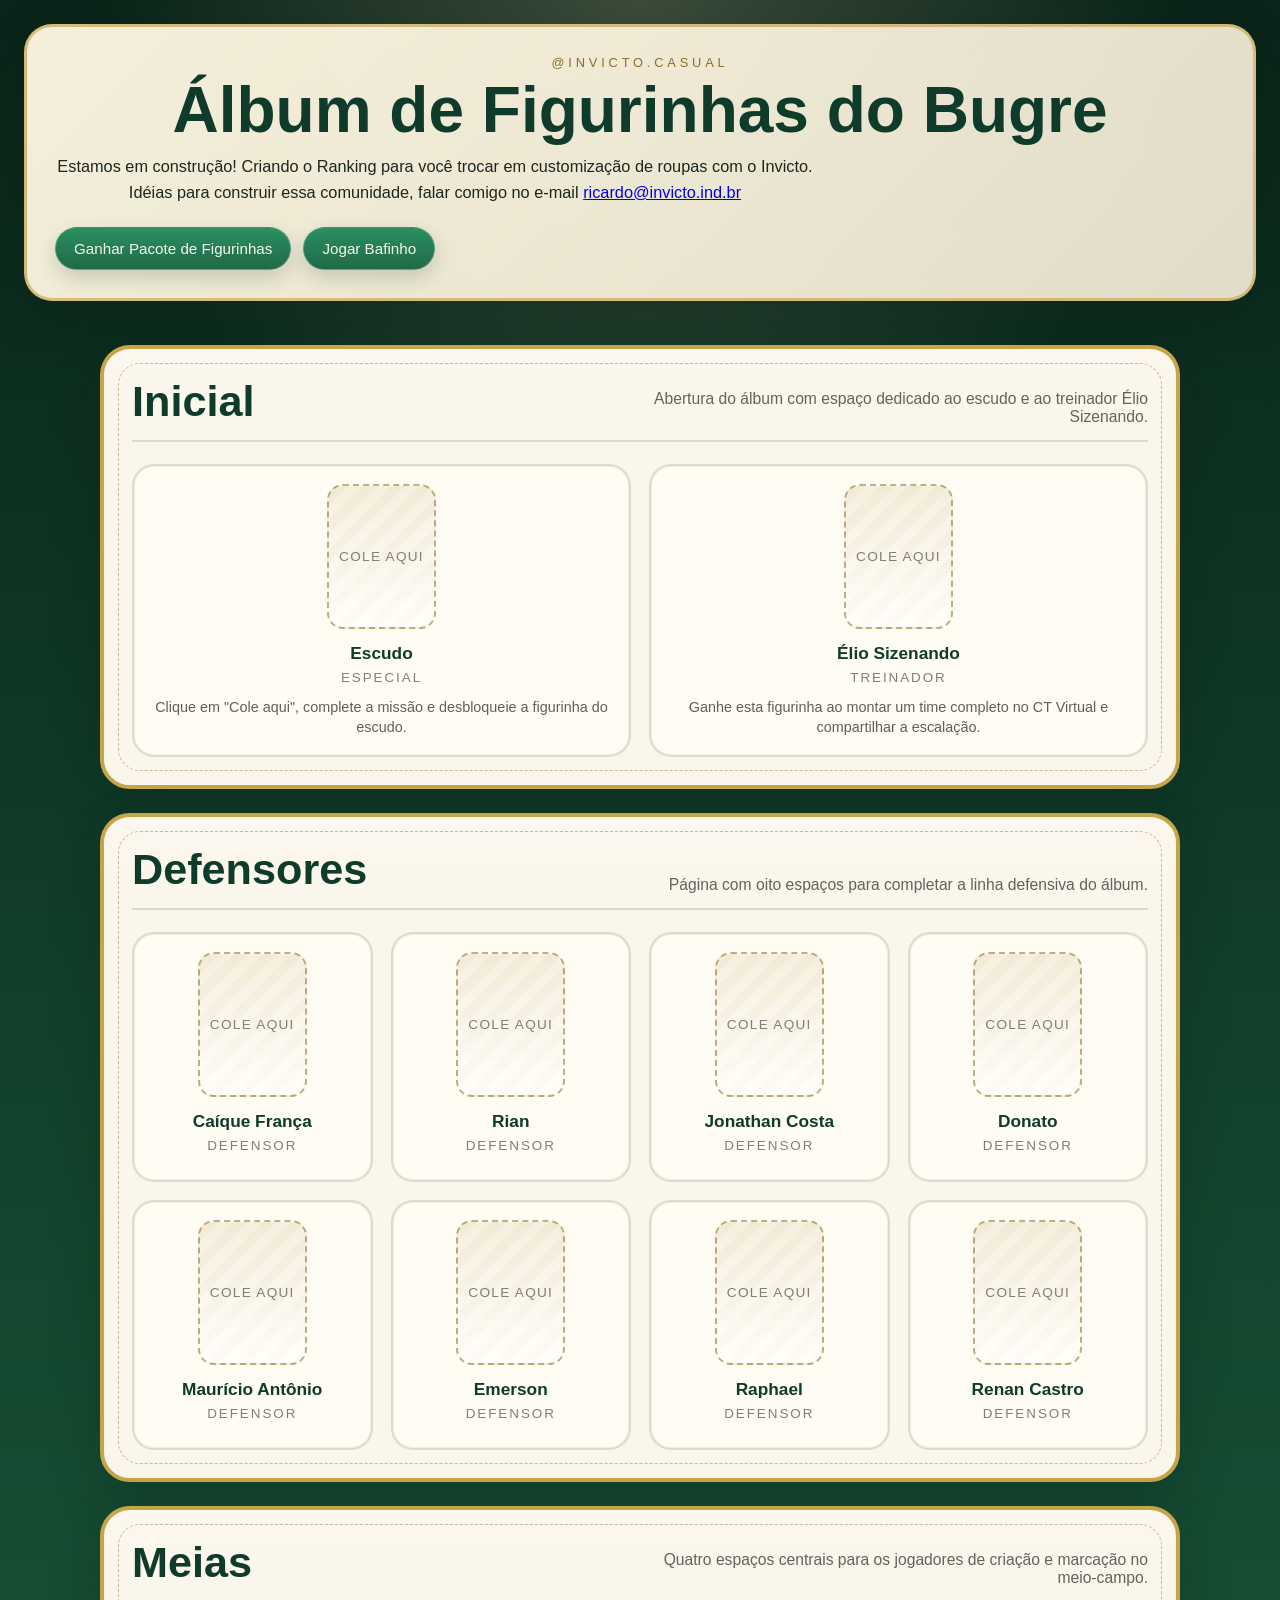
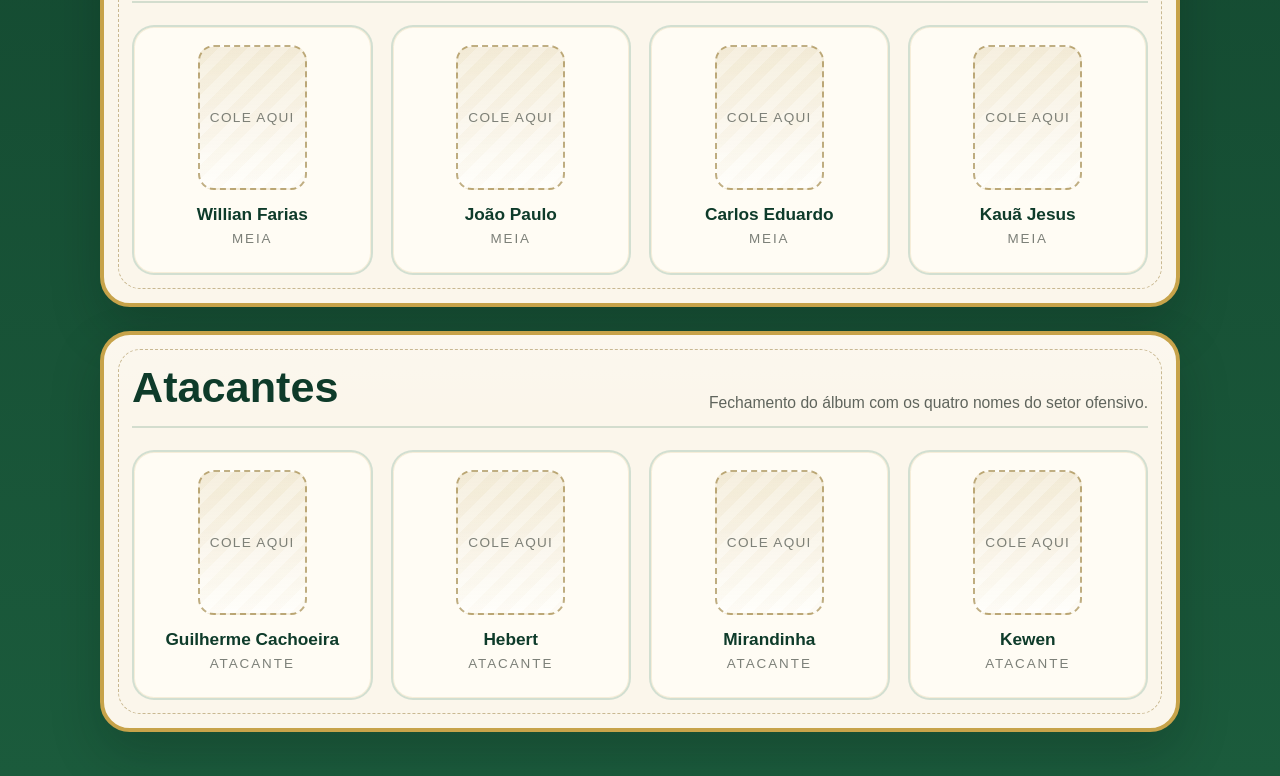
==== commit 0c0231aa: "Update album page content" ====
--- a/index.html
+++ b/index.html
@@ -11,7 +11,7 @@
     <header class="hero">
       <div class="eyebrow"><a href="https://instagram.com/invicto.casual">@invicto.casual</a></div>
       <h1>Álbum de Figurinhas do Bugre</h1>
-      <p>Quatro páginas para completar o elenco: capa com escudo e treinador, defensores, meias e atacantes. Cada espaço de figurinha segue a proporção de 10% do tamanho-base de 1085 x 1450 px.</p>
+      <p>Estamos em construção! Criando o Ranking para você trocar em customização de roupas com o Invicto. Idéias para construir essa comunidade, falar comigo no e-mail <a href="mailto:ricardo@invicto.ind.br">ricardo@invicto.ind.br</a></p>
       <nav class="nav" aria-label="Páginas do álbum">
         <a href="./missoes.html">Ganhar Pacote de Figurinhas</a>
         <a href="./bafinho.html">Jogar Bafinho</a>
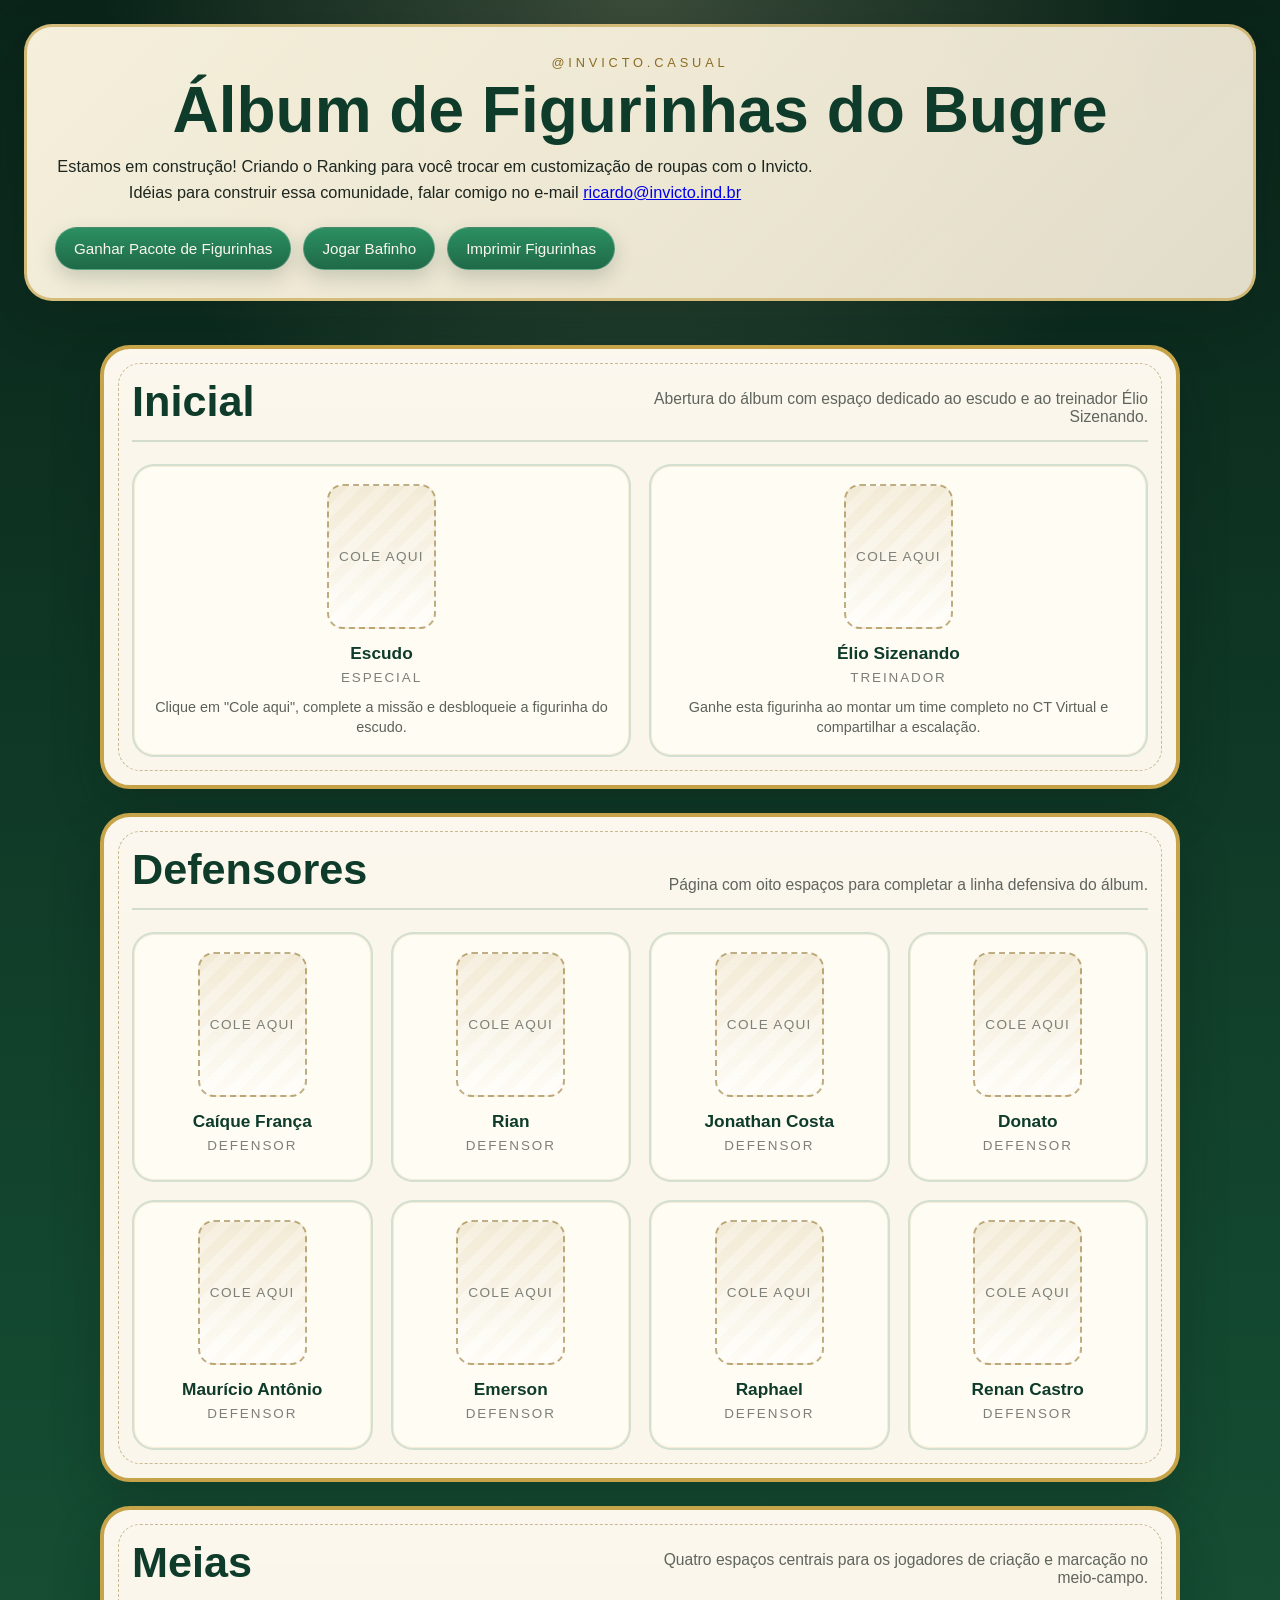
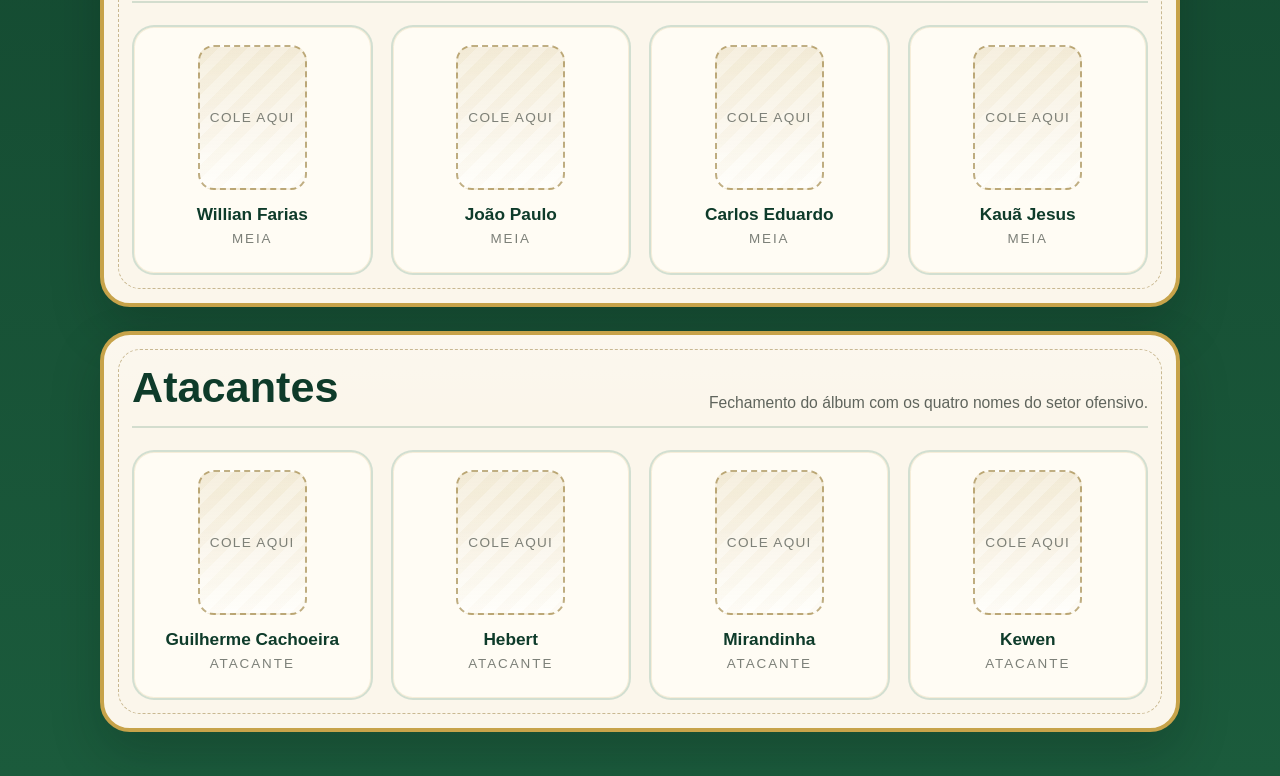
==== commit a0fcb553: "Add sticker print request page" ====
--- a/index.html
+++ b/index.html
@@ -4,6 +4,15 @@
   <meta charset="UTF-8">
   <meta name="viewport" content="width=device-width, initial-scale=1.0">
   <title>Álbum de Figurinhas | Os Invictos</title>
+  <meta name="description" content="Jogue Bafinho Agora!">
+  <meta property="og:type" content="website">
+  <meta property="og:title" content="Álbum de Figurinhas do Bugre">
+  <meta property="og:description" content="Jogue Bafinho Agora!">
+  <meta property="og:image" content="./previa-ind.png">
+  <meta name="twitter:card" content="summary_large_image">
+  <meta name="twitter:title" content="Álbum de Figurinhas do Bugre">
+  <meta name="twitter:description" content="Jogue Bafinho Agora!">
+  <meta name="twitter:image" content="./previa-ind.png">
   <link rel="stylesheet" href="./styles.css">
 </head>
 <body class="album-page">
@@ -15,6 +24,7 @@
       <nav class="nav" aria-label="Páginas do álbum">
         <a href="./missoes.html">Ganhar Pacote de Figurinhas</a>
         <a href="./bafinho.html">Jogar Bafinho</a>
+        <a href="./imprimir-figurinhas.html">Imprimir Figurinhas</a>
       </nav>
     </header>
 
